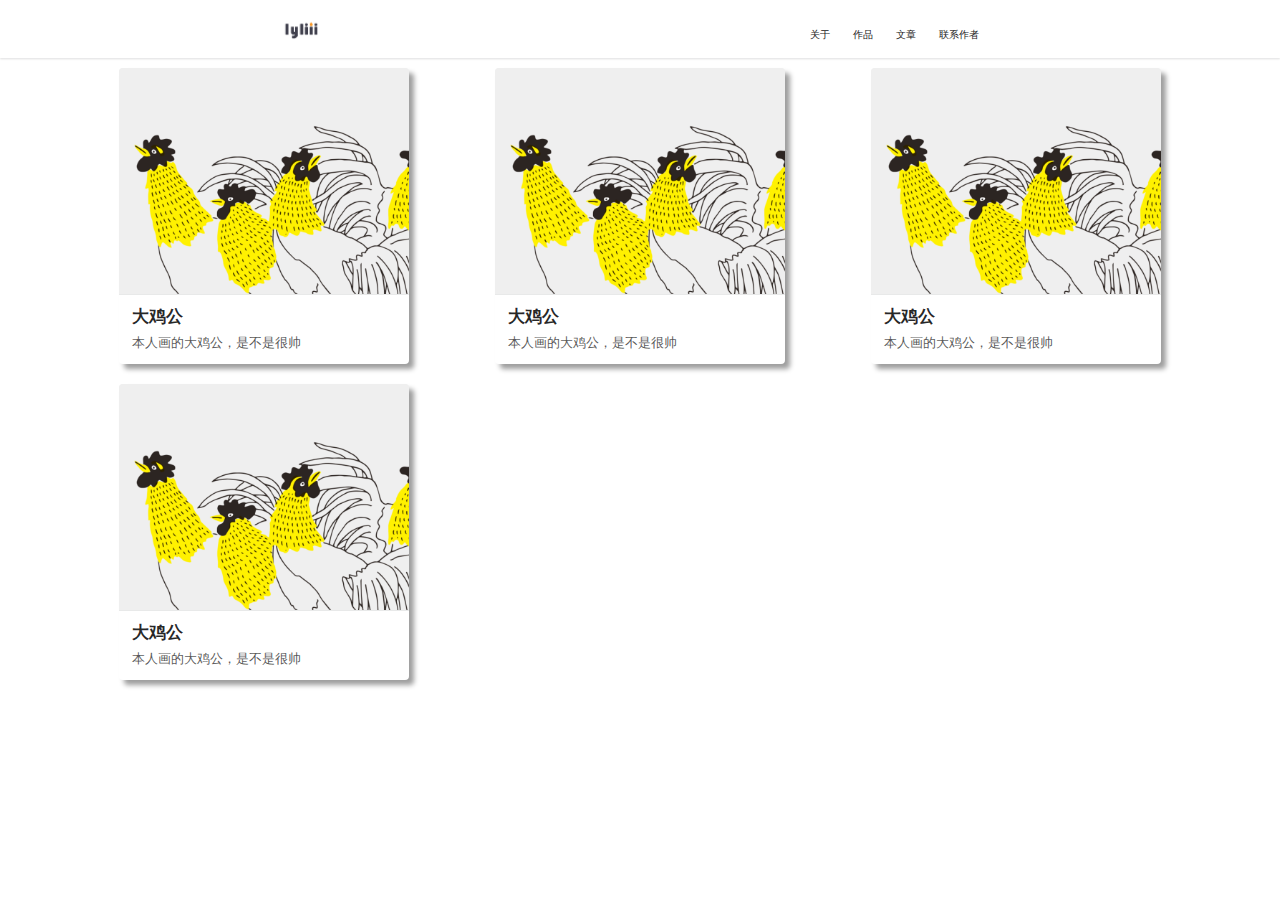
==== index.html @ 9744f28b "init" ====
<!DOCTYPE html>
<html lang="en">

<head>
    <meta charset="UTF-8">
    <meta name="viewport" content="width=device-width, initial-scale=1.0,user-scalable=no">
    <meta http-equiv="X-UA-Compatible" content="ie=edge">
    <!-- <link rel="stylesheet" href="assets/SemanticUI/components/reset.min.css"> -->
    <link rel="stylesheet" href="assets/SemanticUI/semantic.min.css">
    <script src="assets/library/jquery.min.js"></script>
    <script src="assets/SemanticUI/semantic.min.js"></script>
    <style>
        html {
            font-size: 10px;
        }

        body {
            background: white;
        }

        .ui.secondary.pointing.menu {
            border-bottom-width: 0;
        }

        .ui.navigator {
            margin: 0 0 1rem;

        }

        .navigator .ui.segment {
            border-radius: 0;
            border-width: 0;
        }

        .header.item {
            /* width: 5rem !important;
            height: 3.5rem !important; */
        }

        .header.item img.logo {
            width: 4rem !important;
            /* position: absolute; */
            /* transform: translate(-50%,0%); */
            transform: translateX(-50%);
        }

        .card {
            box-shadow: 5px 5px 5px #9e9e9e !important;
        }
    </style>
</head>

<body>

    <div class="ui navigator pusher">
        <div class="ui sticky">
            <div class="ui  segment ">
                <div class="ui text container">
                    <div class="ui  secondary pointing menu">
                        <div class="header item">
                            <img class="logo" src="assets/images/logo.png">
                        </div>
                        <div class="right three menu">
                            <a href="#" class=" grey item">关于</a>
                            <a href="#" class="grey item">作品</a>
                            <a href="#" class="grey item">文章</a>
                            <a href="mailto:547705038@qq.com?subject=来自github" class="grey item">联系作者</a>
                        </div>
                    </div>
                </div>
            </div>
        </div>
    </div>


    <div class="ui container body" id="context">
        <div class="ui three column doubling stackable grid container">

            <div class="column">
                <div class="ui link cards centered">
                    <div class="card">
                        <div class="image">
                            <img src="assets/images/img.png">
                        </div>
                        <div class="content">
                            <div class="header">大鸡公</div>
                            <div class="description">本人画的大鸡公，是不是很帅</div>
                        </div>
                    </div>
                </div>
            </div>
            <div class="column">
                <div class="ui link cards centered">
                    <div class="card">
                        <div class="image">
                            <img src="assets/images/img.png">
                        </div>
                        <div class="content">
                            <div class="header">大鸡公</div>
                           
                            <div class="description">本人画的大鸡公，是不是很帅</div>
                        </div>
                    </div>
                </div>
            </div>
            <div class="column">
                <div class="ui link cards centered">
                    <div class="card">
                        <div class="image">
                            <img src="assets/images/img.png">
                        </div>
                        <div class="content">
                            <div class="header">大鸡公</div>
                           
                            <div class="description">本人画的大鸡公，是不是很帅</div>
                        </div>
                    </div>
                </div>
            </div>
            <div class="column">
                <div class="ui link cards centered">
                    <div class="card">
                        <div class="image">
                            <img src="assets/images/img.png">
                        </div>
                        <div class="content">
                            <div class="header">大鸡公</div>
                           
                            <div class="description">本人画的大鸡公，是不是很帅</div>
                        </div>
                    </div>
                </div>
            </div>
        </div>
    </div>
    <script>
        (function ($) {
            $('.ui.sticky')
                .sticky({
                    context: '#context',
                });

        })(jQuery)
    </script>
</body>

</html>
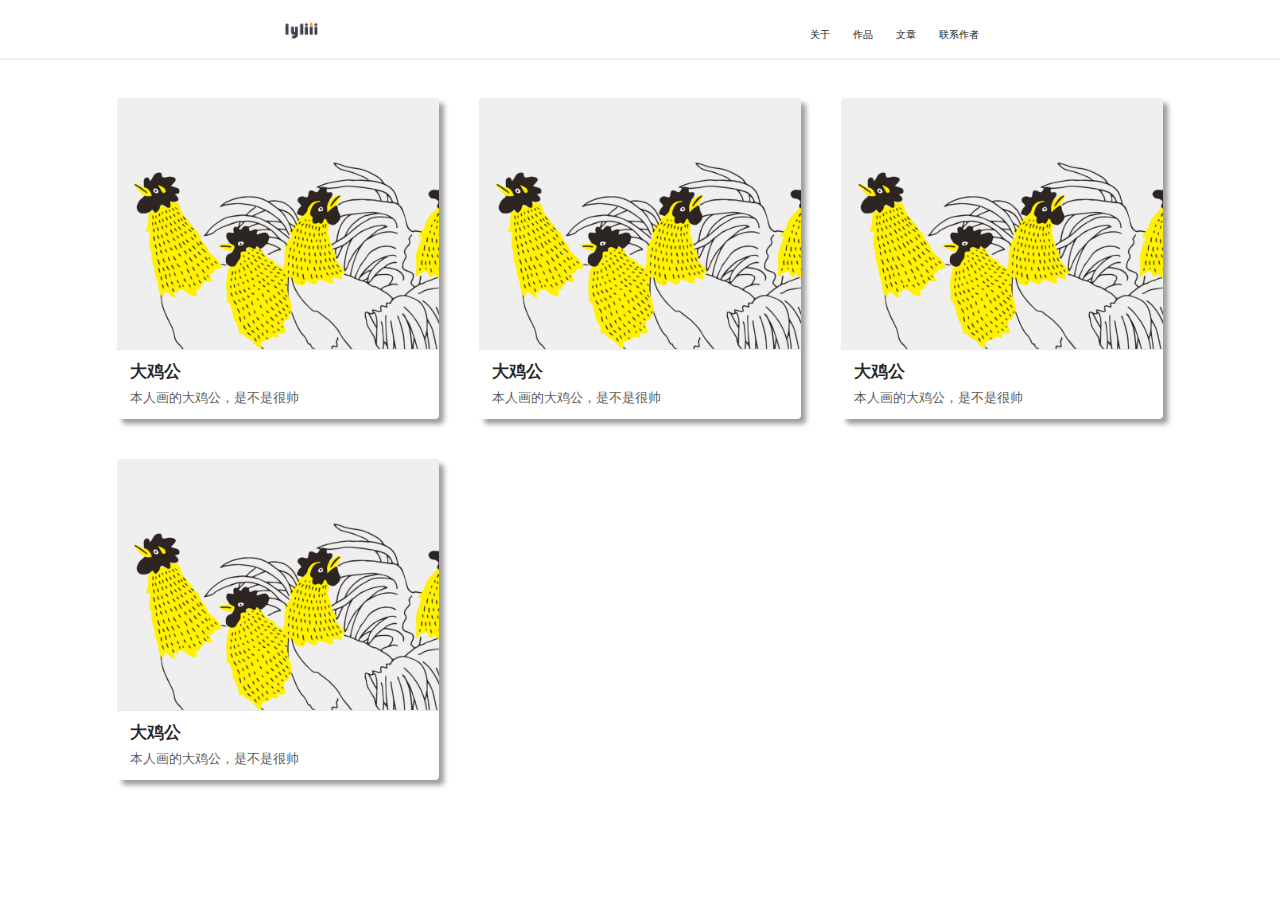
==== commit 0cb0d655: "调整card" ====
--- a/index.html
+++ b/index.html
@@ -44,8 +44,13 @@
             transform: translateX(-50%);
         }
 
+        .column {
+            padding: 2rem !important;
+        }
+
         .card {
             box-shadow: 5px 5px 5px #9e9e9e !important;
+            width: 100% !important;
         }
     </style>
 </head>
@@ -97,7 +102,7 @@
                         </div>
                         <div class="content">
                             <div class="header">大鸡公</div>
-                           
+
                             <div class="description">本人画的大鸡公，是不是很帅</div>
                         </div>
                     </div>
@@ -111,7 +116,7 @@
                         </div>
                         <div class="content">
                             <div class="header">大鸡公</div>
-                           
+
                             <div class="description">本人画的大鸡公，是不是很帅</div>
                         </div>
                     </div>
@@ -125,7 +130,7 @@
                         </div>
                         <div class="content">
                             <div class="header">大鸡公</div>
-                           
+
                             <div class="description">本人画的大鸡公，是不是很帅</div>
                         </div>
                     </div>
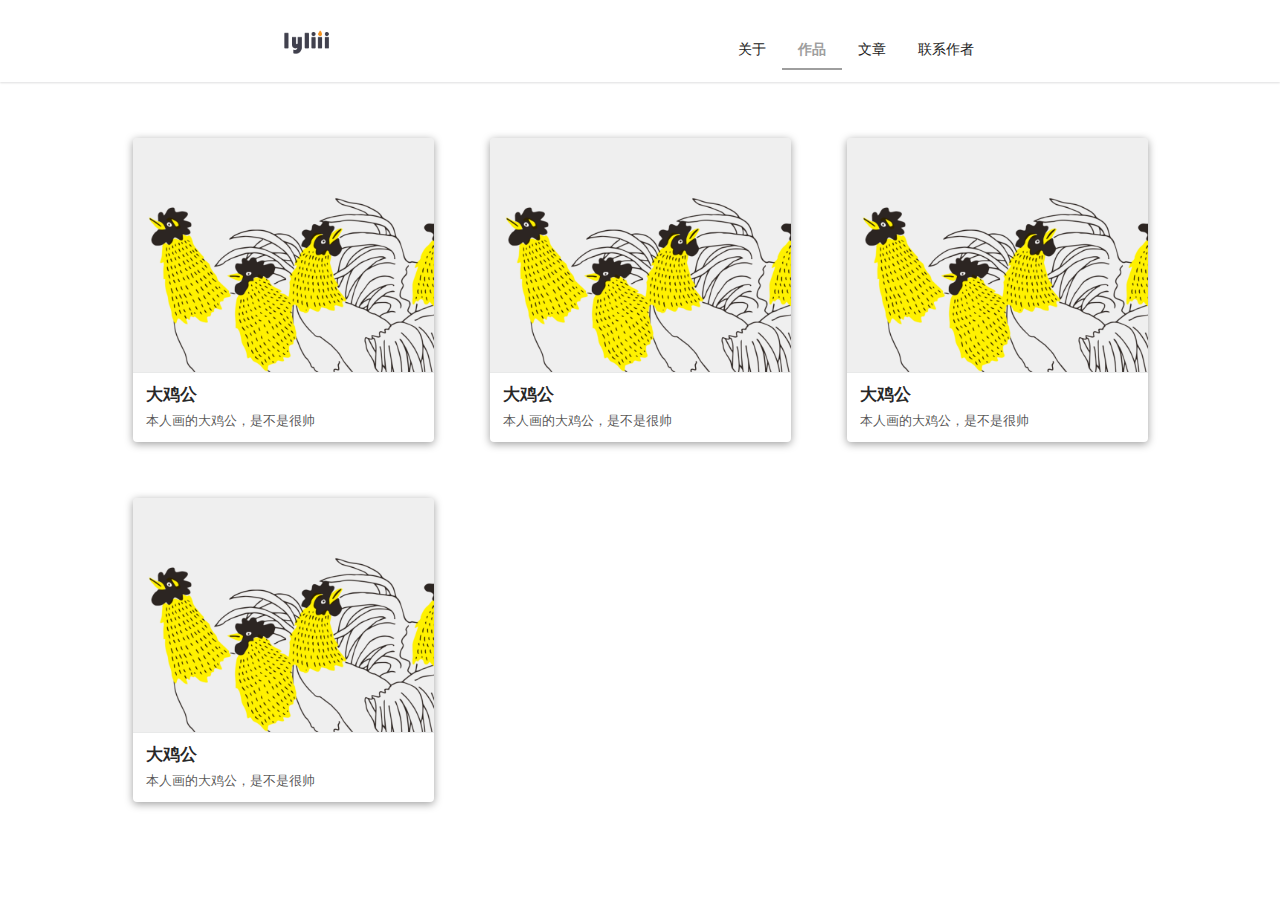
==== commit ffdbf84e: "card shadow 调整" ====
--- a/index.html
+++ b/index.html
@@ -10,10 +10,11 @@
     <script src="assets/library/jquery.min.js"></script>
     <script src="assets/SemanticUI/semantic.min.js"></script>
     <style>
-        html {
-            font-size: 10px;
+        @media only screen and (max-width: 767px) {
+            html {
+                font-size: 10px;
+            }
         }
-
         body {
             background: white;
         }
@@ -49,7 +50,7 @@
         }
 
         .card {
-            box-shadow: 5px 5px 5px #9e9e9e !important;
+            box-shadow: 0px 2px 9px #9e9e9e !important;
             width: 100% !important;
         }
     </style>
@@ -67,9 +68,9 @@
                         </div>
                         <div class="right three menu">
                             <a href="#" class=" grey item">关于</a>
-                            <a href="#" class="grey item">作品</a>
+                            <a href="#" class="active grey item">作品</a>
                             <a href="#" class="grey item">文章</a>
-                            <a href="mailto:547705038@qq.com?subject=来自github" class="grey item">联系作者</a>
+                            <a href="mailto:547705038@qq.com?subject=来自github pages" class="grey item">联系作者</a>
                         </div>
                     </div>
                 </div>
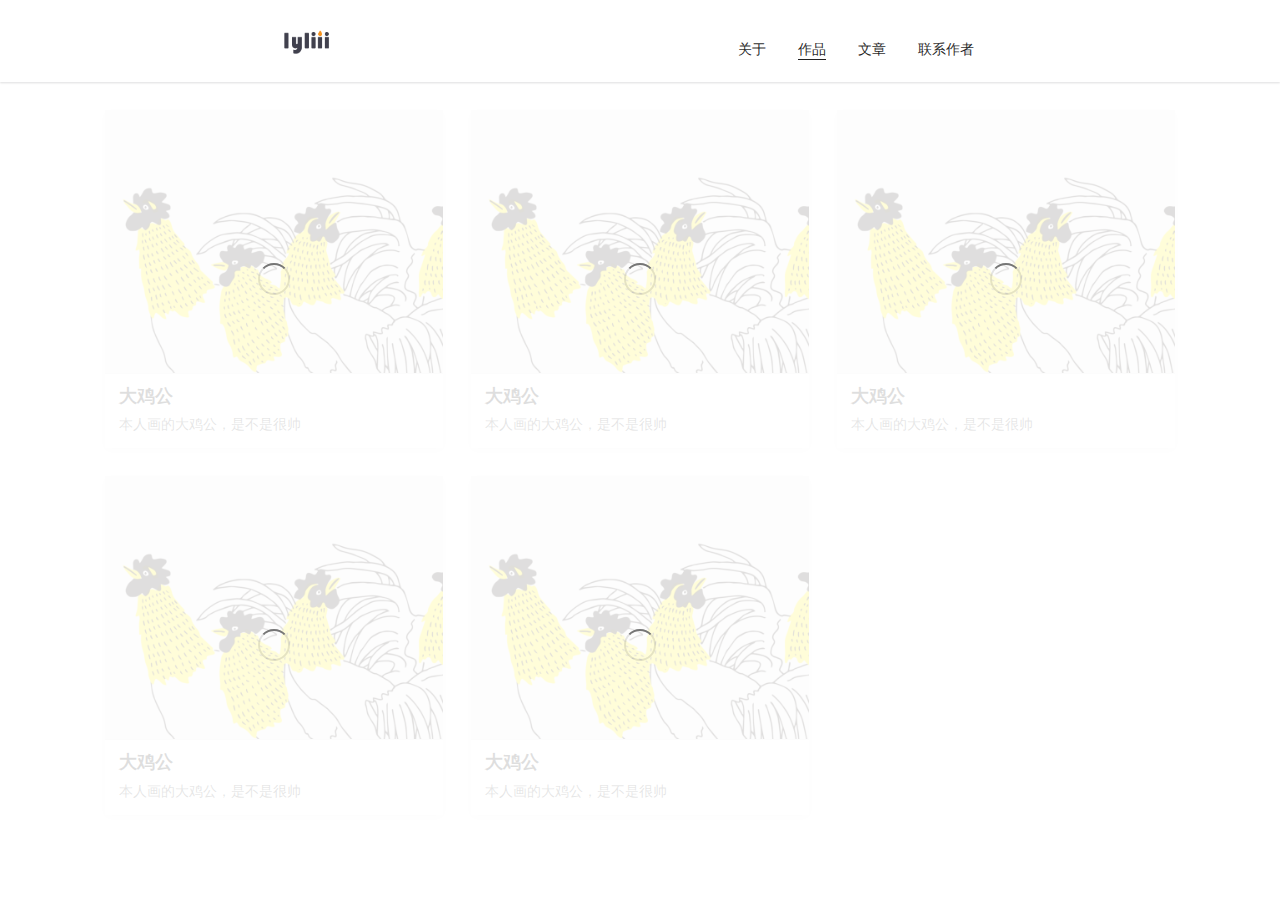
==== commit 9a26f8cb: "img loading" ====
--- a/index.html
+++ b/index.html
@@ -5,148 +5,135 @@
     <meta charset="UTF-8">
     <meta name="viewport" content="width=device-width, initial-scale=1.0,user-scalable=no">
     <meta http-equiv="X-UA-Compatible" content="ie=edge">
+    <meta http-equiv="Cache-Control" content="max-age=7200" />
     <!-- <link rel="stylesheet" href="assets/SemanticUI/components/reset.min.css"> -->
-    <link rel="stylesheet" href="assets/SemanticUI/semantic.min.css">
+    <link rel="icon" type="image/x-icon" href="favicon.ico">
+
+    <link rel="stylesheet" href="assets/SemanticUI/semantic.css">
+    <link rel="stylesheet" href="css/style.css">
     <script src="assets/library/jquery.min.js"></script>
-    <script src="assets/SemanticUI/semantic.min.js"></script>
-    <style>
-        @media only screen and (max-width: 767px) {
-            html {
-                font-size: 10px;
-            }
-        }
-        body {
-            background: white;
-        }
+    <script src="assets/SemanticUI/semantic.js"></script>
+    <title>lyl的大公鸡</title>
 
-        .ui.secondary.pointing.menu {
-            border-bottom-width: 0;
-        }
-
-        .ui.navigator {
-            margin: 0 0 1rem;
-
-        }
-
-        .navigator .ui.segment {
-            border-radius: 0;
-            border-width: 0;
-        }
-
-        .header.item {
-            /* width: 5rem !important;
-            height: 3.5rem !important; */
-        }
-
-        .header.item img.logo {
-            width: 4rem !important;
-            /* position: absolute; */
-            /* transform: translate(-50%,0%); */
-            transform: translateX(-50%);
-        }
-
-        .column {
-            padding: 2rem !important;
-        }
-
-        .card {
-            box-shadow: 0px 2px 9px #9e9e9e !important;
-            width: 100% !important;
-        }
-    </style>
 </head>
 
 <body>
+    <div class="article">
+        <div class="ui navigator pusher ">
+            <div class="ui sticky">
+                <div class="ui  segment noradius">
+                    <div class="ui text container">
+                        <div class="ui  secondary pointing menu">
+                            <div class="header item">
+                                <img class="logo" src="assets/images/logo.png">
+                            </div>
+                            <div class="right three menu">
+                                <a href="#" class="grey item">关于</a>
+                                <a href="#" class="activeitem grey item">作品</a>
+                                <a href="#" class="grey item">文章</a>
+                                <a href="mailto:547705038@qq.com?subject=来自github pages" class="grey item">联系作者</a>
+                            </div>
+                        </div>
+                    </div>
+                </div>
+            </div>
+        </div>
 
-    <div class="ui navigator pusher">
-        <div class="ui sticky">
-            <div class="ui  segment ">
-                <div class="ui text container">
-                    <div class="ui  secondary pointing menu">
-                        <div class="header item">
-                            <img class="logo" src="assets/images/logo.png">
+
+        <div class="ui container body" id="context">
+            <div class="ui three column doubling stackable grid container">
+                <div class="column">
+                    <div class="ui link cards centered">
+                        <div class="ui inverted dimmer">
+                            <div class="ui loader"></div>
                         </div>
-                        <div class="right three menu">
-                            <a href="#" class=" grey item">关于</a>
-                            <a href="#" class="active grey item">作品</a>
-                            <a href="#" class="grey item">文章</a>
-                            <a href="mailto:547705038@qq.com?subject=来自github pages" class="grey item">联系作者</a>
+                        <div class="card noradius">
+                            <div class="image">
+                                <img class="noradius " src="assets/images/img.png">
+                            </div>
+                            <div class="content">
+                                <div class="header">大鸡公</div>
+                                <div class="description">本人画的大鸡公，是不是很帅</div>
+                            </div>
+                        </div>
+                    </div>
+                </div>
+                <div class="column">
+                    <div class="ui link cards centered">
+                        <div class="ui inverted dimmer">
+                            <div class="ui loader"></div>
+                        </div>
+                        <div class="card noradius">
+                            <div class="image">
+                                <img class="noradius" src="assets/images/img.png">
+                            </div>
+                            <div class="content">
+                                <div class="header">大鸡公</div>
+                                <div class="description">本人画的大鸡公，是不是很帅</div>
+                            </div>
+                        </div>
+                    </div>
+                </div>
+                <div class="column">
+                    <div class="ui link cards centered">
+                        <div class="ui inverted dimmer">
+                            <div class="ui loader"></div>
+                        </div>
+                        <div class="card noradius">
+                            <div class="image">
+                                <img class="noradius" src="assets/images/img.png">
+                            </div>
+                            <div class="content">
+                                <div class="header">大鸡公</div>
+                                <div class="description">本人画的大鸡公，是不是很帅</div>
+                            </div>
+                        </div>
+                    </div>
+                </div>
+                <div class="column">
+                    <div class="ui link cards centered">
+                        <div class="ui inverted dimmer">
+                            <div class="ui loader"></div>
+                        </div>
+                        <div class="card noradius">
+                            <div class="image">
+                                <img class="noradius" src="assets/images/img.png">
+                            </div>
+                            <div class="content">
+                                <div class="header">大鸡公</div>
+                                <div class="description">本人画的大鸡公，是不是很帅</div>
+                            </div>
+                        </div>
+                    </div>
+                </div>
+                <div class="column">
+                    <div class="ui link cards centered">
+                        <div class="ui inverted dimmer">
+                            <div class="ui loader"></div>
+                        </div>
+                        <div class="card noradius">
+                            <div class="image">
+                                <img class="noradius" src="assets/images/img.png">
+                            </div>
+                            <div class="content">
+                                <div class="header">大鸡公</div>
+                                <div class="description">本人画的大鸡公，是不是很帅</div>
+                            </div>
                         </div>
                     </div>
                 </div>
             </div>
         </div>
     </div>
-
-
-    <div class="ui container body" id="context">
-        <div class="ui three column doubling stackable grid container">
-
-            <div class="column">
-                <div class="ui link cards centered">
-                    <div class="card">
-                        <div class="image">
-                            <img src="assets/images/img.png">
-                        </div>
-                        <div class="content">
-                            <div class="header">大鸡公</div>
-                            <div class="description">本人画的大鸡公，是不是很帅</div>
-                        </div>
-                    </div>
-                </div>
-            </div>
-            <div class="column">
-                <div class="ui link cards centered">
-                    <div class="card">
-                        <div class="image">
-                            <img src="assets/images/img.png">
-                        </div>
-                        <div class="content">
-                            <div class="header">大鸡公</div>
-
-                            <div class="description">本人画的大鸡公，是不是很帅</div>
-                        </div>
-                    </div>
-                </div>
-            </div>
-            <div class="column">
-                <div class="ui link cards centered">
-                    <div class="card">
-                        <div class="image">
-                            <img src="assets/images/img.png">
-                        </div>
-                        <div class="content">
-                            <div class="header">大鸡公</div>
-
-                            <div class="description">本人画的大鸡公，是不是很帅</div>
-                        </div>
-                    </div>
-                </div>
-            </div>
-            <div class="column">
-                <div class="ui link cards centered">
-                    <div class="card">
-                        <div class="image">
-                            <img src="assets/images/img.png">
-                        </div>
-                        <div class="content">
-                            <div class="header">大鸡公</div>
-
-                            <div class="description">本人画的大鸡公，是不是很帅</div>
-                        </div>
-                    </div>
-                </div>
-            </div>
-        </div>
-    </div>
+    <!-- -->
     <script>
-        (function ($) {
-            $('.ui.sticky')
-                .sticky({
-                    context: '#context',
-                });
-
-        })(jQuery)
+        $(function () {
+            $('.ui.cards').dimmer('show')
+            $('img').load(function () {
+               var $this = $(this);
+               $this.parentsUntil('.column','.cards').dimmer('hide')
+            });
+        });
     </script>
 </body>
 
